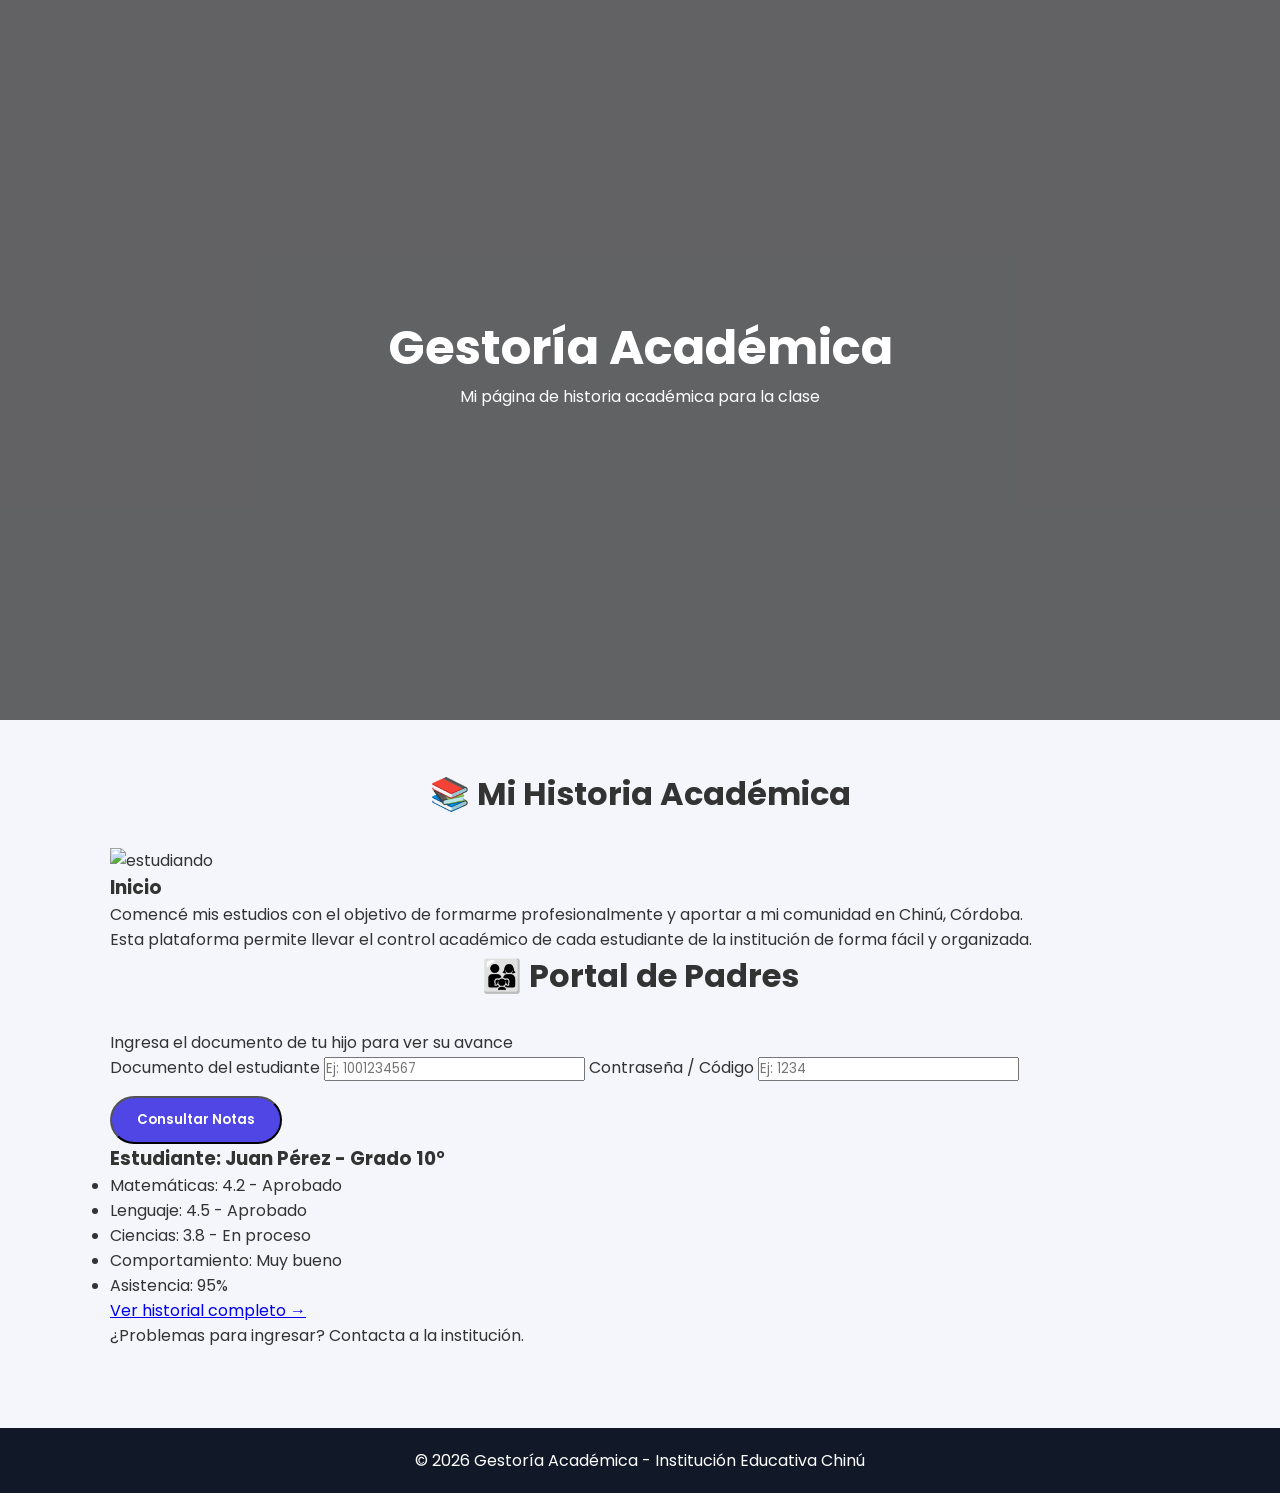
==== index.html @ ea56ba9f "Update index.html" ====
<!DOCTYPE html>
<html lang="es">
<head>
    <meta charset="UTF-8">
    <meta name="viewport" content="width=device-width, initial-scale=1.0">
    <title>Gestoría Académica</title>
    <link rel="stylesheet" href="style.css">
    <link href="https://fonts.googleapis.com/css2?family=Poppins:wght@300;600&display=swap" rel="stylesheet">
</head>
<body>

<header class="hero">
    <div class="overlay">
        <h1>Gestoría Académica</h1>
        <p>Mi página de historia académica para la clase</p>
    </div>
</header>

<!-- SECCION PRINCIPAL CON 2 COLUMNAS -->
<section class="container main-grid">
    
    <!-- LADO IZQUIERDO: TU HISTORIA -->
    <div class="historia-box">
        <h2>📚 Mi Historia Académica</h2>
        <img src="https://images.unsplash.com/photo-1434030216411-0b793f4b4173?w=600" alt="estudiando" class="img-principal">
        <h3>Inicio</h3>
        <p>Comencé mis estudios con el objetivo de formarme profesionalmente y aportar a mi comunidad en Chinú, Córdoba.</p>
        <p>Esta plataforma permite llevar el control académico de cada estudiante de la institución de forma fácil y organizada.</p>
    </div>

    <!-- LADO DERECHO: CUADRO PARA PADRES - ESTO ES LO NUEVO -->
    <div class="padres-box">
        <h2>👨‍👩‍👧 Portal de Padres</h2>
        <p class="sub">Ingresa el documento de tu hijo para ver su avance</p>
        
        <form id="formPadres">
            <label>Documento del estudiante</label>
            <input type="text" id="doc" placeholder="Ej: 1001234567" required>
            
            <label>Contraseña / Código</label>
            <input type="password" id="codigo" placeholder="Ej: 1234" required>

            <button type="submit" class="btn">Consultar Notas</button>
        </form>

        <!-- RESULTADO QUE VERAN LOS PADRES -->
        <div id="resultado" class="resultado oculto">
            <h3>Estudiante: Juan Pérez - Grado 10°</h3>
            <ul>
                <li>Matemáticas: <span>4.2 - Aprobado</span></li>
                <li>Lenguaje: <span>4.5 - Aprobado</span></li>
                <li>Ciencias: <span>3.8 - En proceso</span></li>
                <li>Comportamiento: <span>Muy bueno</span></li>
                <li>Asistencia: <span>95%</span></li>
            </ul>
            <a href="dashboard.html" class="link-dashboard">Ver historial completo →</a>
        </div>

        <p class="ayuda">¿Problemas para ingresar? Contacta a la institución.</p>
    </div>

</section>

<footer>
    <p>© 2026 Gestoría Académica - Institución Educativa Chinú</p>
</footer>

<script>
// Simulacion de consulta
document.getElementById('formPadres').addEventListener('submit', function(e){
    e.preventDefault();
    document.getElementById('resultado').classList.remove('oculto');
});
</script>

</body>
</html>
---- style.css ----
* { margin:0; padding:0; box-sizing:border-box; font-family: 'Poppins', sans-serif; }
body { background: #f4f6fb; color: #333; }

.hero {
    background: url('https://images.unsplash.com/photo-1524995997946-a1c2e315a42f?w=1200') center/cover;
    height: 80vh; position: relative;
}
.overlay {
    background: rgba(0,0,0,0.6); height:100%;
    display:flex; flex-direction:column; justify-content:center; align-items:center;
    color:white; text-align:center;
}
.overlay h1 { font-size: 3rem; }
.btn { background:#4f46e5; color:white; padding:12px 25px; border-radius:30px; text-decoration:none; margin-top:15px; font-weight:600; }
.btn:hover { background:#3730a3; }

.container { padding: 50px 20px; max-width:1100px; margin:auto; }
.container h2 { text-align:center; margin-bottom:30px; font-size:2rem; }

.cards { display:flex; gap:20px; flex-wrap:wrap; justify-content:center; }
.card { background:white; border-radius:15px; overflow:hidden; width:320px; box-shadow:0 10px 20px rgba(0,0,0,0.1); transition:.3s; }
.card:hover { transform:translateY(-10px); }
.card img { width:100%; height:200px; object-fit:cover; }
.card h3 { padding:15px 15px 0; }
.card p { padding:10px 15px 20px; font-size:.9rem; color:#666; }

.galeria { background:white; padding:50px 20px; text-align:center; }
.imagenes { display:flex; gap:15px; justify-content:center; flex-wrap:wrap; margin-top:20px; }
.imagenes img { width:300px; height:200px; object-fit:cover; border-radius:15px; box-shadow:0 5px 15px rgba(0,0,0,0.2); }

footer { background:#111827; color:white; text-align:center; padding:20px; margin-top:30px; }
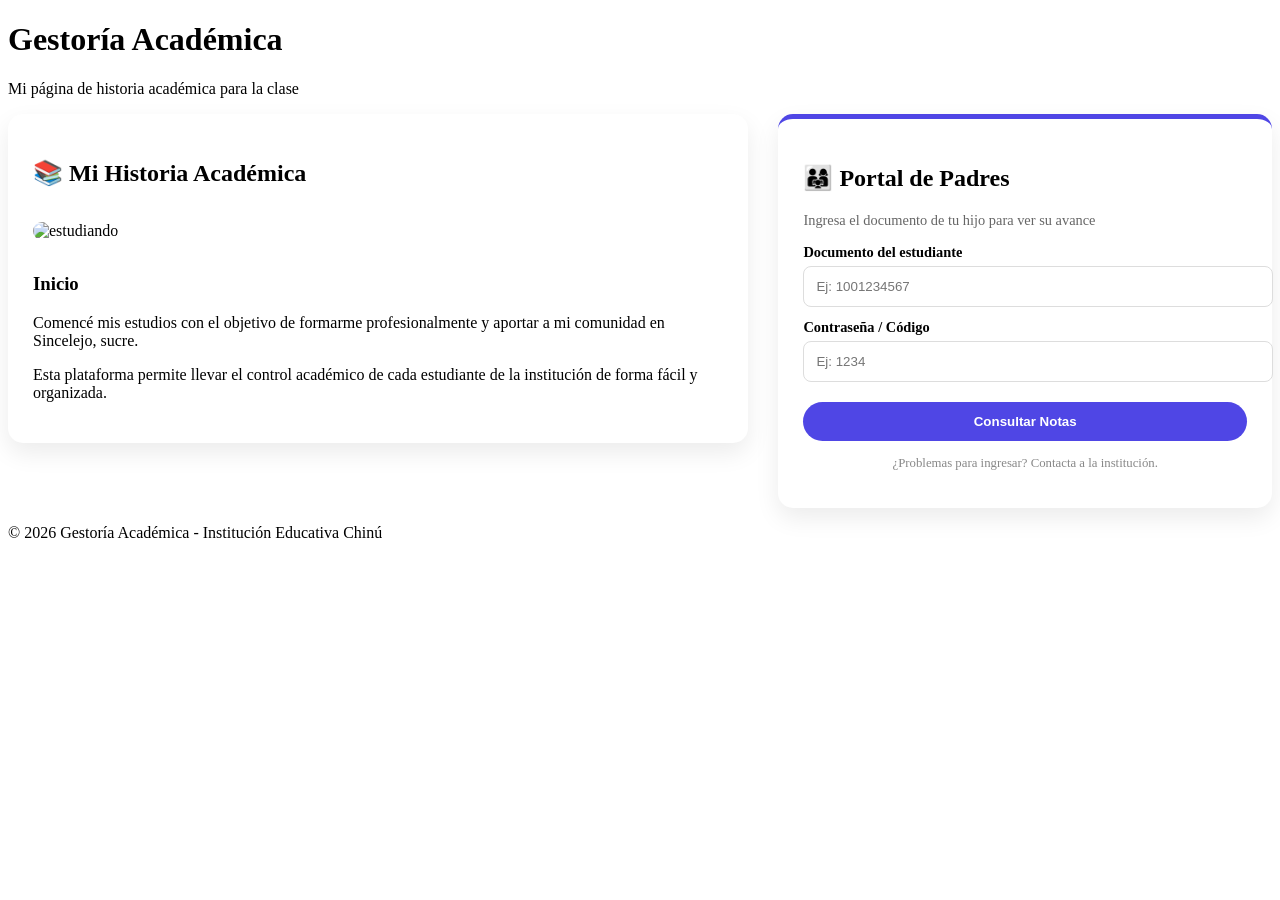
==== commit 1610ebf1: "Update index.html" ====
--- a/index.html
+++ b/index.html
@@ -24,7 +24,7 @@
         <h2>📚 Mi Historia Académica</h2>
         <img src="https://images.unsplash.com/photo-1434030216411-0b793f4b4173?w=600" alt="estudiando" class="img-principal">
         <h3>Inicio</h3>
-        <p>Comencé mis estudios con el objetivo de formarme profesionalmente y aportar a mi comunidad en Chinú, Córdoba.</p>
+        <p>Comencé mis estudios con el objetivo de formarme profesionalmente y aportar a mi comunidad en Sincelejo, sucre.</p>
         <p>Esta plataforma permite llevar el control académico de cada estudiante de la institución de forma fácil y organizada.</p>
     </div>
 
--- a/style.css
+++ b/style.css
@@ -1,31 +1,32 @@
-* { margin:0; padding:0; box-sizing:border-box; font-family: 'Poppins', sans-serif; }
-body { background: #f4f6fb; color: #333; }
+.main-grid {
+    display: grid;
+    grid-template-columns: 1.5fr 1fr;
+    gap: 30px;
+    align-items: start;
+}
+.historia-box, .padres-box {
+    background: white;
+    border-radius: 15px;
+    padding: 25px;
+    box-shadow: 0 10px 25px rgba(0,0,0,0.08);
+}
+.img-principal { width:100%; border-radius:10px; margin:15px 0; }
 
-.hero {
-    background: url('https://images.unsplash.com/photo-1524995997946-a1c2e315a42f?w=1200') center/cover;
-    height: 80vh; position: relative;
+.padres-box { border-top: 5px solid #4f46e5; }
+.padres-box .sub { color:#666; font-size:.9rem; margin-bottom:15px; }
+.padres-box label { display:block; margin-top:12px; font-weight:600; font-size:.9rem; }
+.padres-box input { width:100%; padding:12px; border-radius:8px; border:1px solid #ddd; margin-top:5px; }
+.padres-box .btn { width:100%; margin-top:20px; border:none; cursor:pointer; background:#4f46e5; color:white; padding:12px; border-radius:30px; font-weight:600; }
+.padres-box .btn:hover { background:#3730a3; }
+
+.resultado { background:#f0f4ff; border-radius:10px; padding:15px; margin-top:20px; }
+.resultado ul { list-style:none; padding:0; }
+.resultado li { display:flex; justify-content:space-between; padding:8px 0; border-bottom:1px solid #e0e0e0; }
+.resultado span { font-weight:600; }
+.link-dashboard { display:block; margin-top:15px; color:#4f46e5; text-decoration:none; font-weight:600; }
+.oculto { display:none; }
+.ayuda { font-size:.8rem; color:#888; margin-top:15px; text-align:center; }
+
+@media(max-width: 800px){
+    .main-grid { grid-template-columns: 1fr; }
 }
-.overlay {
-    background: rgba(0,0,0,0.6); height:100%;
-    display:flex; flex-direction:column; justify-content:center; align-items:center;
-    color:white; text-align:center;
-}
-.overlay h1 { font-size: 3rem; }
-.btn { background:#4f46e5; color:white; padding:12px 25px; border-radius:30px; text-decoration:none; margin-top:15px; font-weight:600; }
-.btn:hover { background:#3730a3; }
-
-.container { padding: 50px 20px; max-width:1100px; margin:auto; }
-.container h2 { text-align:center; margin-bottom:30px; font-size:2rem; }
-
-.cards { display:flex; gap:20px; flex-wrap:wrap; justify-content:center; }
-.card { background:white; border-radius:15px; overflow:hidden; width:320px; box-shadow:0 10px 20px rgba(0,0,0,0.1); transition:.3s; }
-.card:hover { transform:translateY(-10px); }
-.card img { width:100%; height:200px; object-fit:cover; }
-.card h3 { padding:15px 15px 0; }
-.card p { padding:10px 15px 20px; font-size:.9rem; color:#666; }
-
-.galeria { background:white; padding:50px 20px; text-align:center; }
-.imagenes { display:flex; gap:15px; justify-content:center; flex-wrap:wrap; margin-top:20px; }
-.imagenes img { width:300px; height:200px; object-fit:cover; border-radius:15px; box-shadow:0 5px 15px rgba(0,0,0,0.2); }
-
-footer { background:#111827; color:white; text-align:center; padding:20px; margin-top:30px; }
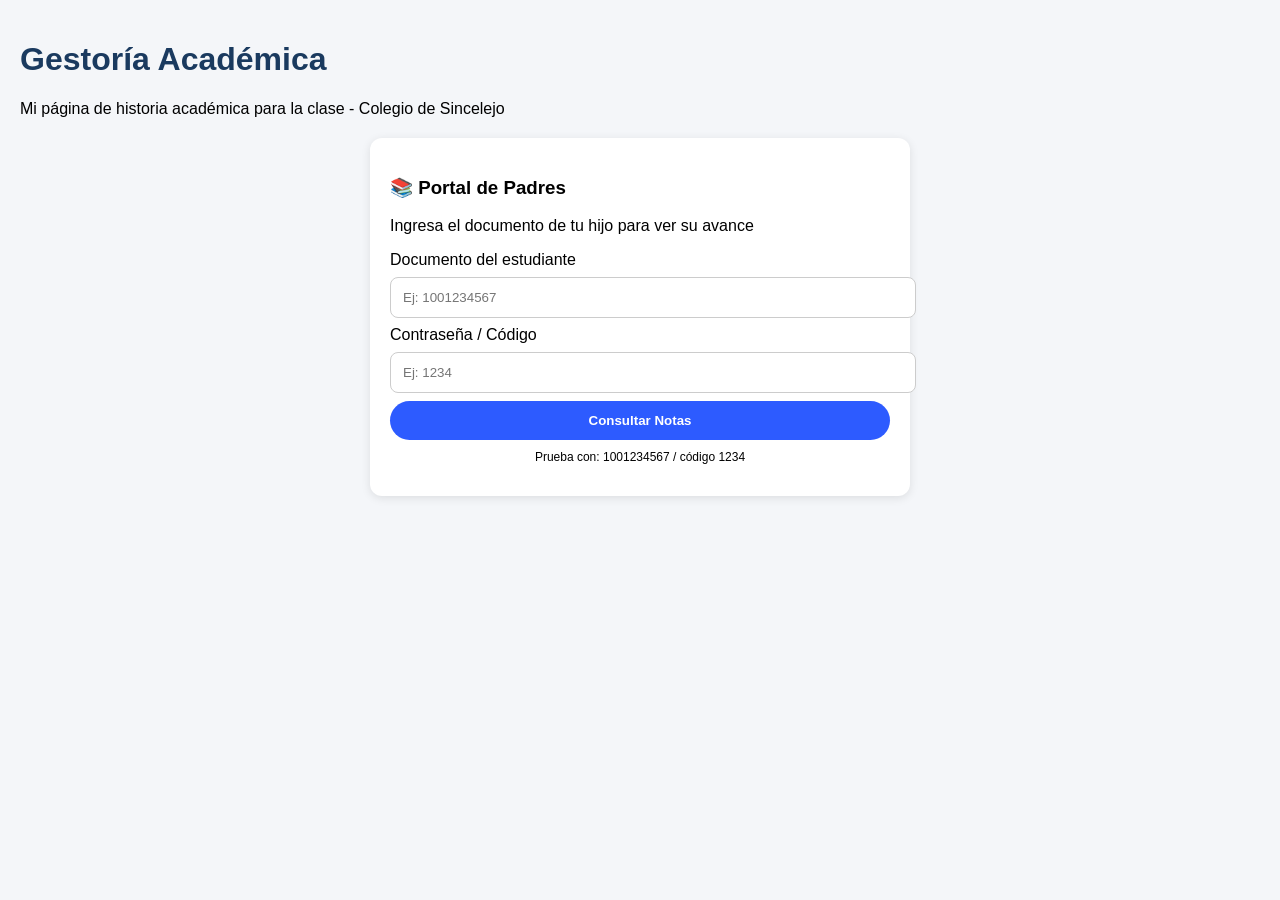
==== commit 6e9cef31: "Update index.html" ====
--- a/index.html
+++ b/index.html
@@ -1,77 +1,106 @@
 <!DOCTYPE html>
 <html lang="es">
 <head>
-    <meta charset="UTF-8">
-    <meta name="viewport" content="width=device-width, initial-scale=1.0">
-    <title>Gestoría Académica</title>
-    <link rel="stylesheet" href="style.css">
-    <link href="https://fonts.googleapis.com/css2?family=Poppins:wght@300;600&display=swap" rel="stylesheet">
+<meta charset="UTF-8">
+<meta name="viewport" content="width=device-width, initial-scale=1.0">
+<title>Gestoría Académica</title>
+<style>
+body{font-family:Arial; background:#f4f6f9; margin:0; padding:20px;}
+h1{color:#1a3a5f;}
+.card{background:white; border-radius:12px; padding:20px; box-shadow:0 2px 10px rgba(0,0,0,0.1); max-width:500px; margin:20px auto;}
+input{width:100%; padding:12px; margin:8px 0; border:1px solid #ccc; border-radius:8px;}
+button{background:#2d5bff; color:white; border:none; padding:12px; width:100%; border-radius:20px; font-weight:bold; cursor:pointer;}
+.materia{display:flex; justify-content:space-between; padding:8px 0; border-bottom:1px solid #eee;}
+.ganada{color:green; font-weight:bold;}
+.perdida{color:red; font-weight:bold;}
+.mensaje{margin-top:15px; padding:12px; border-radius:8px; text-align:center; font-weight:bold;}
+.excelente{background:#d4edda; color:#155724;}
+.mejorar{background:#fff3cd; color:#856404;}
+.oculto{display:none;}
+</style>
 </head>
 <body>
+<h1>Gestoría Académica</h1>
+<p>Mi página de historia académica para la clase - Colegio de Sincelejo</p>
 
-<header class="hero">
-    <div class="overlay">
-        <h1>Gestoría Académica</h1>
-        <p>Mi página de historia académica para la clase</p>
-    </div>
-</header>
+<div class="card" id="loginCard">
+<h3>📚 Portal de Padres</h3>
+<p>Ingresa el documento de tu hijo para ver su avance</p>
+<label>Documento del estudiante</label>
+<input id="doc" placeholder="Ej: 1001234567">
+<label>Contraseña / Código</label>
+<input id="codigo" placeholder="Ej: 1234" type="password">
+<button onclick="consultar()">Consultar Notas</button>
+<p style="font-size:12px; text-align:center; margin-top:10px;">Prueba con: 1001234567 / código 1234</p>
+</div>
 
-<!-- SECCION PRINCIPAL CON 2 COLUMNAS -->
-<section class="container main-grid">
-    
-    <!-- LADO IZQUIERDO: TU HISTORIA -->
-    <div class="historia-box">
-        <h2>📚 Mi Historia Académica</h2>
-        <img src="https://images.unsplash.com/photo-1434030216411-0b793f4b4173?w=600" alt="estudiando" class="img-principal">
-        <h3>Inicio</h3>
-        <p>Comencé mis estudios con el objetivo de formarme profesionalmente y aportar a mi comunidad en Sincelejo, sucre.</p>
-        <p>Esta plataforma permite llevar el control académico de cada estudiante de la institución de forma fácil y organizada.</p>
-    </div>
-
-    <!-- LADO DERECHO: CUADRO PARA PADRES - ESTO ES LO NUEVO -->
-    <div class="padres-box">
-        <h2>👨‍👩‍👧 Portal de Padres</h2>
-        <p class="sub">Ingresa el documento de tu hijo para ver su avance</p>
-        
-        <form id="formPadres">
-            <label>Documento del estudiante</label>
-            <input type="text" id="doc" placeholder="Ej: 1001234567" required>
-            
-            <label>Contraseña / Código</label>
-            <input type="password" id="codigo" placeholder="Ej: 1234" required>
-
-            <button type="submit" class="btn">Consultar Notas</button>
-        </form>
-
-        <!-- RESULTADO QUE VERAN LOS PADRES -->
-        <div id="resultado" class="resultado oculto">
-            <h3>Estudiante: Juan Pérez - Grado 10°</h3>
-            <ul>
-                <li>Matemáticas: <span>4.2 - Aprobado</span></li>
-                <li>Lenguaje: <span>4.5 - Aprobado</span></li>
-                <li>Ciencias: <span>3.8 - En proceso</span></li>
-                <li>Comportamiento: <span>Muy bueno</span></li>
-                <li>Asistencia: <span>95%</span></li>
-            </ul>
-            <a href="dashboard.html" class="link-dashboard">Ver historial completo →</a>
-        </div>
-
-        <p class="ayuda">¿Problemas para ingresar? Contacta a la institución.</p>
-    </div>
-
-</section>
-
-<footer>
-    <p>© 2026 Gestoría Académica - Institución Educativa Chinú</p>
-</footer>
+<div class="card oculto" id="notasCard">
+<h3 id="nombreAlumno"></h3>
+<div id="listaMaterias"></div>
+<div id="mensajeFinal" class="mensaje"></div>
+<button onclick="volver()" style="background:#6c757d; margin-top:15px;">Volver a consultar</button>
+</div>
 
 <script>
-// Simulacion de consulta
-document.getElementById('formPadres').addEventListener('submit', function(e){
-    e.preventDefault();
-    document.getElementById('resultado').classList.remove('oculto');
-});
+const estudiantes = {
+  "1001234567": {
+    nombre: "Juan David Mercado - Grado 10°",
+    materias: [
+      {nombre:"Matemáticas", nota:3.2},
+      {nombre:"Español", nota:4.0},
+      {nombre:"Inglés", nota:2.8},
+      {nombre:"Ciencias Naturales", nota:3.5},
+      {nombre:"Sociales", nota:4.2},
+      {nombre:"Física", nota:3.0},
+      {nombre:"Química", nota:2.9},
+      {nombre:"Filosofía", nota:4.5},
+      {nombre:"Religión", nota:4.8},
+      {nombre:"Educación Física", nota:4.0},
+      {nombre:"Artística", nota:3.8},
+      {nombre:"Tecnología", nota:3.1}
+    ]
+  },
+  "1001234568": {
+    nombre: "Ana Sofia - Grado 11°",
+    materias: [
+      {nombre:"Matemáticas", nota:4.5},{nombre:"Español", nota:4.5},{nombre:"Inglés", nota:4.2},{nombre:"Ciencias Naturales", nota:4.8},{nombre:"Sociales", nota:4.6},{nombre:"Física", nota:4.3},{nombre:"Química", nota:4.4},{nombre:"Filosofía", nota:4.7},{nombre:"Religión", nota:5.0},{nombre:"Educación Física", nota:4.9},{nombre:"Artística", nota:4.6},{nombre:"Tecnología", nota:4.8}
+    ]
+  }
+};
+
+function consultar(){
+  const doc = document.getElementById('doc').value.trim();
+  if(!estudiantes[doc]){
+    alert("Documento no encontrado. Usa 1001234567 para probar");
+    return;
+  }
+  const est = estudiantes[doc];
+  document.getElementById('loginCard').classList.add('oculto');
+  document.getElementById('notasCard').classList.remove('oculto');
+  document.getElementById('nombreAlumno').innerText = est.nombre;
+  
+  let html = "";
+  let perdidas = 0;
+  est.materias.forEach(m => {
+    const estado = m.nota >= 3.0 ? `<span class="ganada">Ganada - ${m.nota}</span>` : `<span class="perdida">Perdida - ${m.nota}</span>`;
+    if(m.nota < 3.0) perdidas++;
+    html += `<div class="materia"><span>${m.nombre}</span>${estado}</div>`;
+  });
+  document.getElementById('listaMaterias').innerHTML = html;
+
+  const mensajeDiv = document.getElementById('mensajeFinal');
+  if(perdidas === 0){
+    mensajeDiv.innerText = "¡Excelente! Todas las materias ganadas. ¡Felicitaciones!";
+    mensajeDiv.className = "mensaje excelente";
+  } else {
+    mensajeDiv.innerText = `Tiene ${perdidas} materias perdidas. Puede mejorar con dedicación y apoyo.`;
+    mensajeDiv.className = "mensaje mejorar";
+  }
+}
+function volver(){
+  document.getElementById('notasCard').classList.add('oculto');
+  document.getElementById('loginCard').classList.remove('oculto');
+}
 </script>
-
 </body>
 </html>
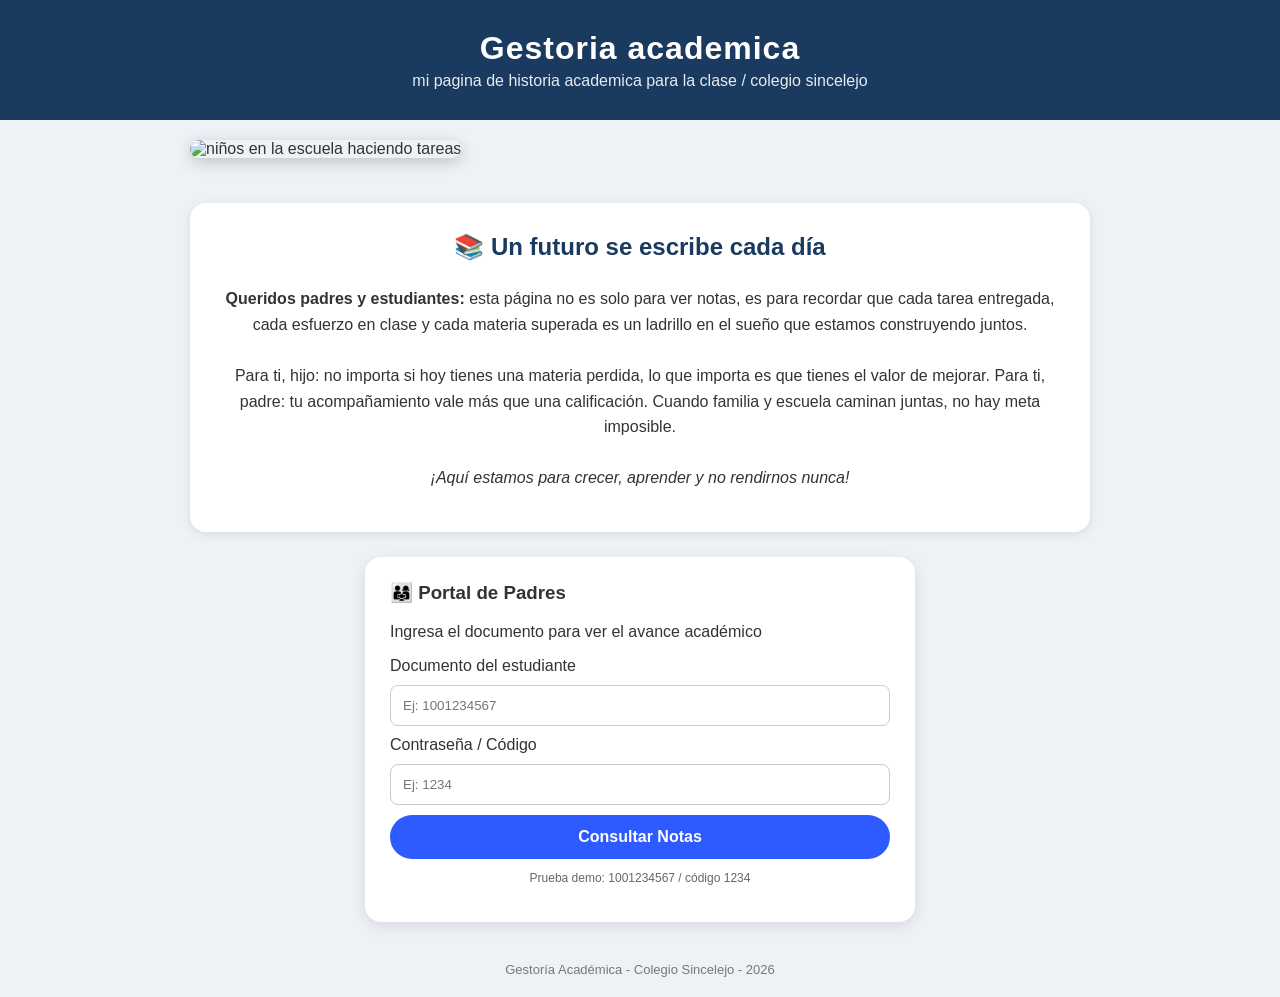
==== commit d1ccd0a7: "Update index.html" ====
--- a/index.html
+++ b/index.html
@@ -3,48 +3,76 @@
 <head>
 <meta charset="UTF-8">
 <meta name="viewport" content="width=device-width, initial-scale=1.0">
-<title>Gestoría Académica</title>
+<title>Gestoria academica</title>
 <style>
-body{font-family:Arial; background:#f4f6f9; margin:0; padding:20px;}
-h1{color:#1a3a5f;}
-.card{background:white; border-radius:12px; padding:20px; box-shadow:0 2px 10px rgba(0,0,0,0.1); max-width:500px; margin:20px auto;}
-input{width:100%; padding:12px; margin:8px 0; border:1px solid #ccc; border-radius:8px;}
-button{background:#2d5bff; color:white; border:none; padding:12px; width:100%; border-radius:20px; font-weight:bold; cursor:pointer;}
-.materia{display:flex; justify-content:space-between; padding:8px 0; border-bottom:1px solid #eee;}
-.ganada{color:green; font-weight:bold;}
-.perdida{color:red; font-weight:bold;}
-.mensaje{margin-top:15px; padding:12px; border-radius:8px; text-align:center; font-weight:bold;}
+body{font-family:Arial,sans-serif; background:#eef2f7; margin:0; padding:0; color:#333;}
+header{background:#1a3a5f; color:white; text-align:center; padding:30px 15px;}
+header h1{margin:0; font-size:32px; letter-spacing:1px;}
+header p{margin:5px 0 0; opacity:0.9; font-size:16px;}
+.hero{max-width:900px; margin:0 auto; padding:20px;}
+.hero img{width:100%; border-radius:16px; box-shadow:0 4px 15px rgba(0,0,0,0.2);}
+.inspiracion{background:white; border-radius:16px; padding:25px; margin:25px auto; max-width:850px; box-shadow:0 2px 10px rgba(0,0,0,0.1); text-align:center; line-height:1.6;}
+.inspiracion h2{color:#1a3a5f; margin-top:0;}
+.card{background:white; border-radius:16px; padding:25px; max-width:500px; margin:20px auto; box-shadow:0 4px 15px rgba(0,0,0,0.1);}
+input{width:100%; padding:12px; margin:10px 0; border:1px solid #ccc; border-radius:8px; box-sizing:border-box;}
+button{background:#2d5bff; color:white; border:none; padding:13px; width:100%; border-radius:25px; font-weight:bold; cursor:pointer; font-size:16px;}
+button:hover{background:#1e45cc;}
+.materia{display:flex; justify-content:space-between; padding:10px 0; border-bottom:1px solid #eee;}
+.ganada{color:#1a9b4a; font-weight:bold;}
+.perdida{color:#e63946; font-weight:bold;}
+.mensaje{margin-top:18px; padding:14px; border-radius:10px; text-align:center; font-weight:bold;}
 .excelente{background:#d4edda; color:#155724;}
 .mejorar{background:#fff3cd; color:#856404;}
 .oculto{display:none;}
+footer{text-align:center; padding:20px; color:#777; font-size:13px;}
 </style>
 </head>
 <body>
-<h1>Gestoría Académica</h1>
-<p>Mi página de historia académica para la clase - Colegio de Sincelejo</p>
+
+<header>
+<h1>Gestoria academica</h1>
+<p>mi pagina de historia academica para la clase / colegio sincelejo</p>
+</header>
+
+<div class="hero">
+<img src="https://images.unsplash.com/photo-1588075592446-265fd1e4f15f?q=80&w=1200&auto=format&fit=crop" alt="niños en la escuela haciendo tareas">
+</div>
+
+<div class="inspiracion">
+<h2>📚 Un futuro se escribe cada día</h2>
+<p>
+<strong>Queridos padres y estudiantes:</strong> esta página no es solo para ver notas, es para recordar que cada tarea entregada, cada esfuerzo en clase y cada materia superada es un ladrillo en el sueño que estamos construyendo juntos.
+<br><br>
+Para ti, hijo: no importa si hoy tienes una materia perdida, lo que importa es que tienes el valor de mejorar. Para ti, padre: tu acompañamiento vale más que una calificación. Cuando familia y escuela caminan juntas, no hay meta imposible.
+<br><br>
+<em>¡Aquí estamos para crecer, aprender y no rendirnos nunca!</em>
+</p>
+</div>
 
 <div class="card" id="loginCard">
-<h3>📚 Portal de Padres</h3>
-<p>Ingresa el documento de tu hijo para ver su avance</p>
+<h3 style="margin-top:0;">👨‍👩‍👧 Portal de Padres</h3>
+<p>Ingresa el documento para ver el avance académico</p>
 <label>Documento del estudiante</label>
 <input id="doc" placeholder="Ej: 1001234567">
 <label>Contraseña / Código</label>
-<input id="codigo" placeholder="Ej: 1234" type="password">
+<input id="codigo" type="password" placeholder="Ej: 1234">
 <button onclick="consultar()">Consultar Notas</button>
-<p style="font-size:12px; text-align:center; margin-top:10px;">Prueba con: 1001234567 / código 1234</p>
+<p style="font-size:12px; text-align:center; margin-top:12px; color:#666;">Prueba demo: 1001234567 / código 1234</p>
 </div>
 
 <div class="card oculto" id="notasCard">
-<h3 id="nombreAlumno"></h3>
+<h3 id="nombreAlumno" style="color:#1a3a5f;"></h3>
 <div id="listaMaterias"></div>
 <div id="mensajeFinal" class="mensaje"></div>
 <button onclick="volver()" style="background:#6c757d; margin-top:15px;">Volver a consultar</button>
 </div>
 
+<footer>Gestoría Académica - Colegio Sincelejo - 2026</footer>
+
 <script>
 const estudiantes = {
   "1001234567": {
-    nombre: "Juan David Mercado - Grado 10°",
+    nombre: "Juan David Mercado - Grado 10° - Sincelejo",
     materias: [
       {nombre:"Matemáticas", nota:3.2},
       {nombre:"Español", nota:4.0},
@@ -59,41 +87,28 @@
       {nombre:"Artística", nota:3.8},
       {nombre:"Tecnología", nota:3.1}
     ]
-  },
-  "1001234568": {
-    nombre: "Ana Sofia - Grado 11°",
-    materias: [
-      {nombre:"Matemáticas", nota:4.5},{nombre:"Español", nota:4.5},{nombre:"Inglés", nota:4.2},{nombre:"Ciencias Naturales", nota:4.8},{nombre:"Sociales", nota:4.6},{nombre:"Física", nota:4.3},{nombre:"Química", nota:4.4},{nombre:"Filosofía", nota:4.7},{nombre:"Religión", nota:5.0},{nombre:"Educación Física", nota:4.9},{nombre:"Artística", nota:4.6},{nombre:"Tecnología", nota:4.8}
-    ]
   }
 };
-
 function consultar(){
   const doc = document.getElementById('doc').value.trim();
-  if(!estudiantes[doc]){
-    alert("Documento no encontrado. Usa 1001234567 para probar");
-    return;
-  }
+  if(!estudiantes[doc]){ alert("Documento no encontrado. Usa 1001234567 para probar"); return; }
   const est = estudiantes[doc];
   document.getElementById('loginCard').classList.add('oculto');
   document.getElementById('notasCard').classList.remove('oculto');
   document.getElementById('nombreAlumno').innerText = est.nombre;
-  
-  let html = "";
-  let perdidas = 0;
+  let html = ""; let perdidas = 0;
   est.materias.forEach(m => {
     const estado = m.nota >= 3.0 ? `<span class="ganada">Ganada - ${m.nota}</span>` : `<span class="perdida">Perdida - ${m.nota}</span>`;
     if(m.nota < 3.0) perdidas++;
     html += `<div class="materia"><span>${m.nombre}</span>${estado}</div>`;
   });
   document.getElementById('listaMaterias').innerHTML = html;
-
   const mensajeDiv = document.getElementById('mensajeFinal');
   if(perdidas === 0){
-    mensajeDiv.innerText = "¡Excelente! Todas las materias ganadas. ¡Felicitaciones!";
+    mensajeDiv.innerText = "¡Excelente! Todas las materias ganadas. ¡Felicitaciones por tu esfuerzo!";
     mensajeDiv.className = "mensaje excelente";
   } else {
-    mensajeDiv.innerText = `Tiene ${perdidas} materias perdidas. Puede mejorar con dedicación y apoyo.`;
+    mensajeDiv.innerText = `Tiene ${perdidas} materias perdidas. Puede mejorar con dedicación y apoyo familiar. ¡Tú puedes!`;
     mensajeDiv.className = "mensaje mejorar";
   }
 }
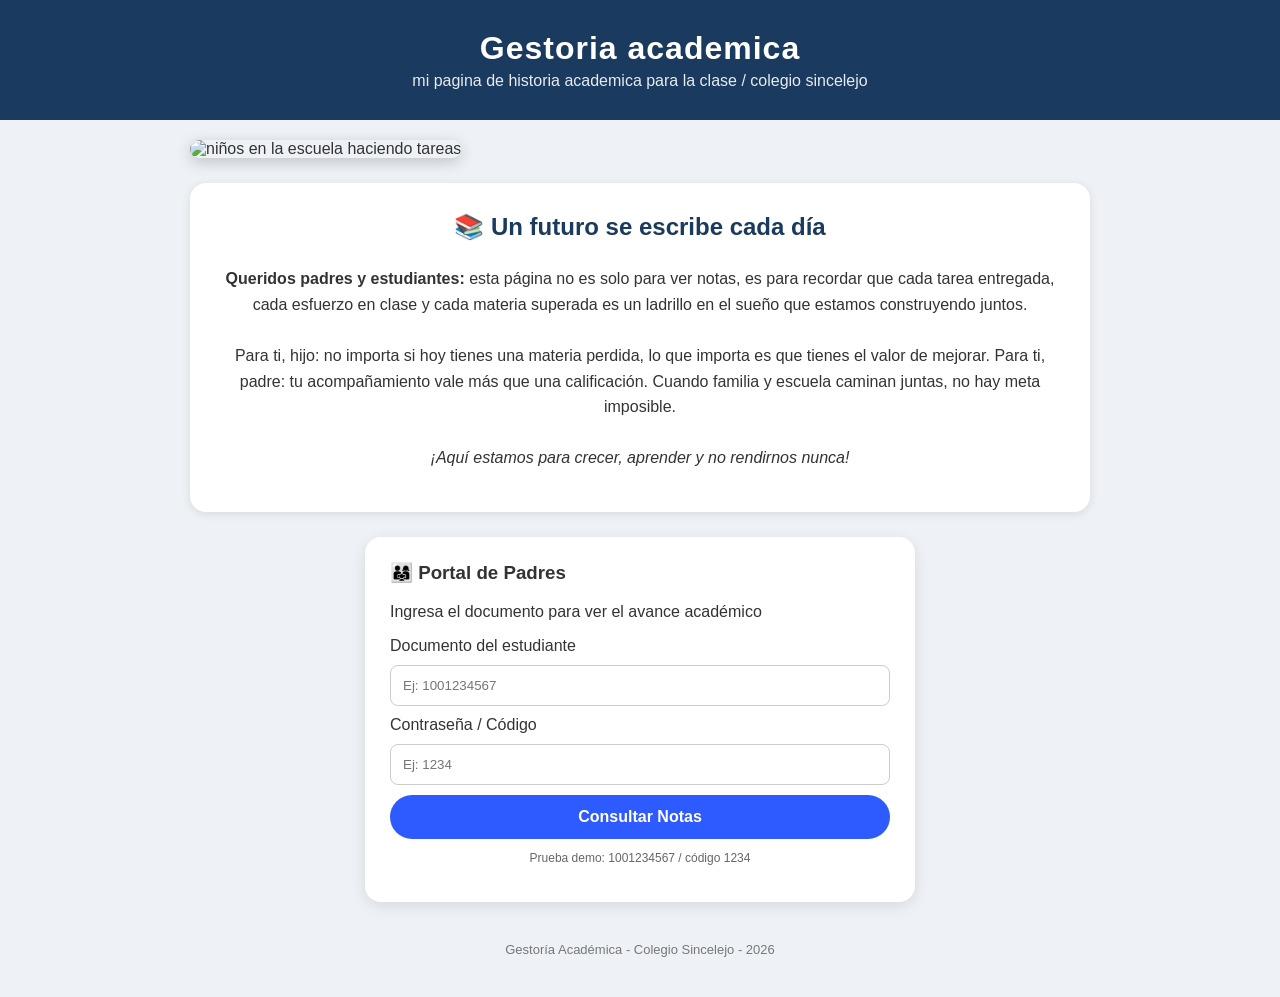
==== commit 27b65e1e: "Update index.html" ====
--- a/index.html
+++ b/index.html
@@ -35,9 +35,7 @@
 </header>
 
 <div class="hero">
-<img src="https://images.unsplash.com/photo-1588075592446-265fd1e4f15f?q=80&w=1200&auto=format&fit=crop" alt="niños en la escuela haciendo tareas">
-</div>
-
+<img src=<img src="https://cdn.pixabay.com/photo/2017/02/05/00/19/school-2039325_1280.jpg" alt="niños en la escuela haciendo tareas" style="width:100%; border-radius:16px;">
 <div class="inspiracion">
 <h2>📚 Un futuro se escribe cada día</h2>
 <p>
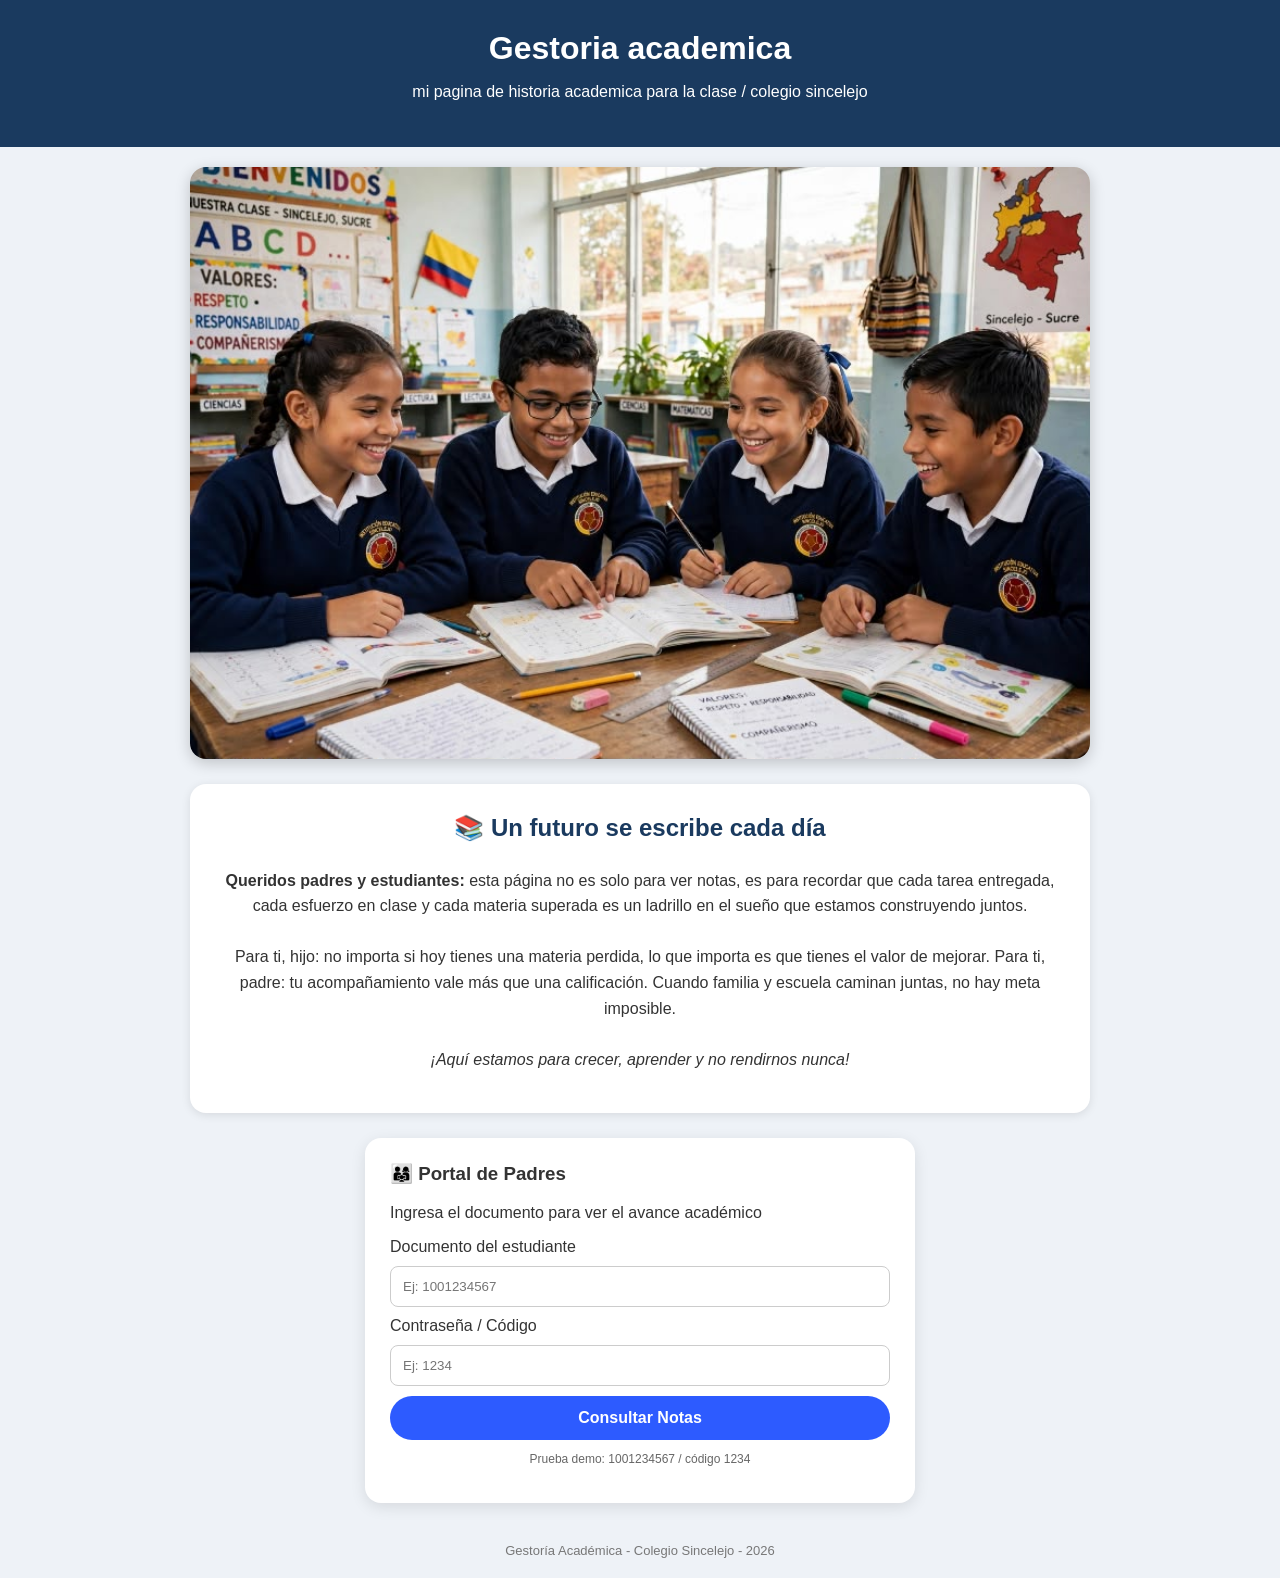
==== commit b1976737: "Update index.html" ====
--- a/index.html
+++ b/index.html
@@ -5,37 +5,37 @@
 <meta name="viewport" content="width=device-width, initial-scale=1.0">
 <title>Gestoria academica</title>
 <style>
-body{font-family:Arial,sans-serif; background:#eef2f7; margin:0; padding:0; color:#333;}
-header{background:#1a3a5f; color:white; text-align:center; padding:30px 15px;}
-header h1{margin:0; font-size:32px; letter-spacing:1px;}
-header p{margin:5px 0 0; opacity:0.9; font-size:16px;}
-.hero{max-width:900px; margin:0 auto; padding:20px;}
-.hero img{width:100%; border-radius:16px; box-shadow:0 4px 15px rgba(0,0,0,0.2);}
-.inspiracion{background:white; border-radius:16px; padding:25px; margin:25px auto; max-width:850px; box-shadow:0 2px 10px rgba(0,0,0,0.1); text-align:center; line-height:1.6;}
-.inspiracion h2{color:#1a3a5f; margin-top:0;}
-.card{background:white; border-radius:16px; padding:25px; max-width:500px; margin:20px auto; box-shadow:0 4px 15px rgba(0,0,0,0.1);}
-input{width:100%; padding:12px; margin:10px 0; border:1px solid #ccc; border-radius:8px; box-sizing:border-box;}
-button{background:#2d5bff; color:white; border:none; padding:13px; width:100%; border-radius:25px; font-weight:bold; cursor:pointer; font-size:16px;}
+body{font-family:Arial,sans-serif;background:#eef2f7;margin:0;padding:0;color:#333;}
+header{background:#1a3a5f;color:white;text-align:center;padding:30px 15px;}
+header h1{margin:0;font-size:32px;}
+.hero{max-width:900px;margin:20px auto;padding:0 20px;}
+.hero img{width:100%;border-radius:16px;box-shadow:0 4px 15px rgba(0,0,0,0.2);display:block;}
+.inspiracion{background:white;border-radius:16px;padding:25px;margin:25px auto;max-width:850px;box-shadow:0 2px 10px rgba(0,0,0,0.1);text-align:center;line-height:1.6;}
+.inspiracion h2{color:#1a3a5f;margin-top:0;}
+.card{background:white;border-radius:16px;padding:25px;max-width:500px;margin:20px auto;box-shadow:0 4px 15px rgba(0,0,0,0.1);}
+input{width:100%;padding:12px;margin:10px 0;border:1px solid #ccc;border-radius:8px;box-sizing:border-box;}
+button{background:#2d5bff;color:white;border:none;padding:13px;width:100%;border-radius:25px;font-weight:bold;cursor:pointer;font-size:16px;}
 button:hover{background:#1e45cc;}
-.materia{display:flex; justify-content:space-between; padding:10px 0; border-bottom:1px solid #eee;}
-.ganada{color:#1a9b4a; font-weight:bold;}
-.perdida{color:#e63946; font-weight:bold;}
-.mensaje{margin-top:18px; padding:14px; border-radius:10px; text-align:center; font-weight:bold;}
-.excelente{background:#d4edda; color:#155724;}
-.mejorar{background:#fff3cd; color:#856404;}
+.materia{display:flex;justify-content:space-between;padding:10px 0;border-bottom:1px solid #eee;}
+.ganada{color:#1a9b4a;font-weight:bold;}
+.perdida{color:#e63946;font-weight:bold;}
+.mensaje{margin-top:18px;padding:14px;border-radius:10px;text-align:center;font-weight:bold;}
+.excelente{background:#d4edda;color:#155724;}
+.mejorar{background:#fff3cd;color:#856404;}
 .oculto{display:none;}
-footer{text-align:center; padding:20px; color:#777; font-size:13px;}
+footer{text-align:center;padding:20px;color:#777;font-size:13px;}
 </style>
 </head>
 <body>
-
 <header>
 <h1>Gestoria academica</h1>
 <p>mi pagina de historia academica para la clase / colegio sincelejo</p>
 </header>
 
 <div class="hero">
-<img src=<img src="https://cdn.pixabay.com/photo/2017/02/05/00/19/school-2039325_1280.jpg" alt="niños en la escuela haciendo tareas" style="width:100%; border-radius:16px;">
+<img src="foto.jpg" alt="colegio sincelejo - niños estudiando" style="width:100%; border-radius:16px;">
+</div>
+
 <div class="inspiracion">
 <h2>📚 Un futuro se escribe cada día</h2>
 <p>
@@ -55,14 +55,14 @@
 <label>Contraseña / Código</label>
 <input id="codigo" type="password" placeholder="Ej: 1234">
 <button onclick="consultar()">Consultar Notas</button>
-<p style="font-size:12px; text-align:center; margin-top:12px; color:#666;">Prueba demo: 1001234567 / código 1234</p>
+<p style="font-size:12px;text-align:center;margin-top:12px;color:#666;">Prueba demo: 1001234567 / código 1234</p>
 </div>
 
 <div class="card oculto" id="notasCard">
 <h3 id="nombreAlumno" style="color:#1a3a5f;"></h3>
 <div id="listaMaterias"></div>
 <div id="mensajeFinal" class="mensaje"></div>
-<button onclick="volver()" style="background:#6c757d; margin-top:15px;">Volver a consultar</button>
+<button onclick="volver()" style="background:#6c757d;margin-top:15px;">Volver a consultar</button>
 </div>
 
 <footer>Gestoría Académica - Colegio Sincelejo - 2026</footer>
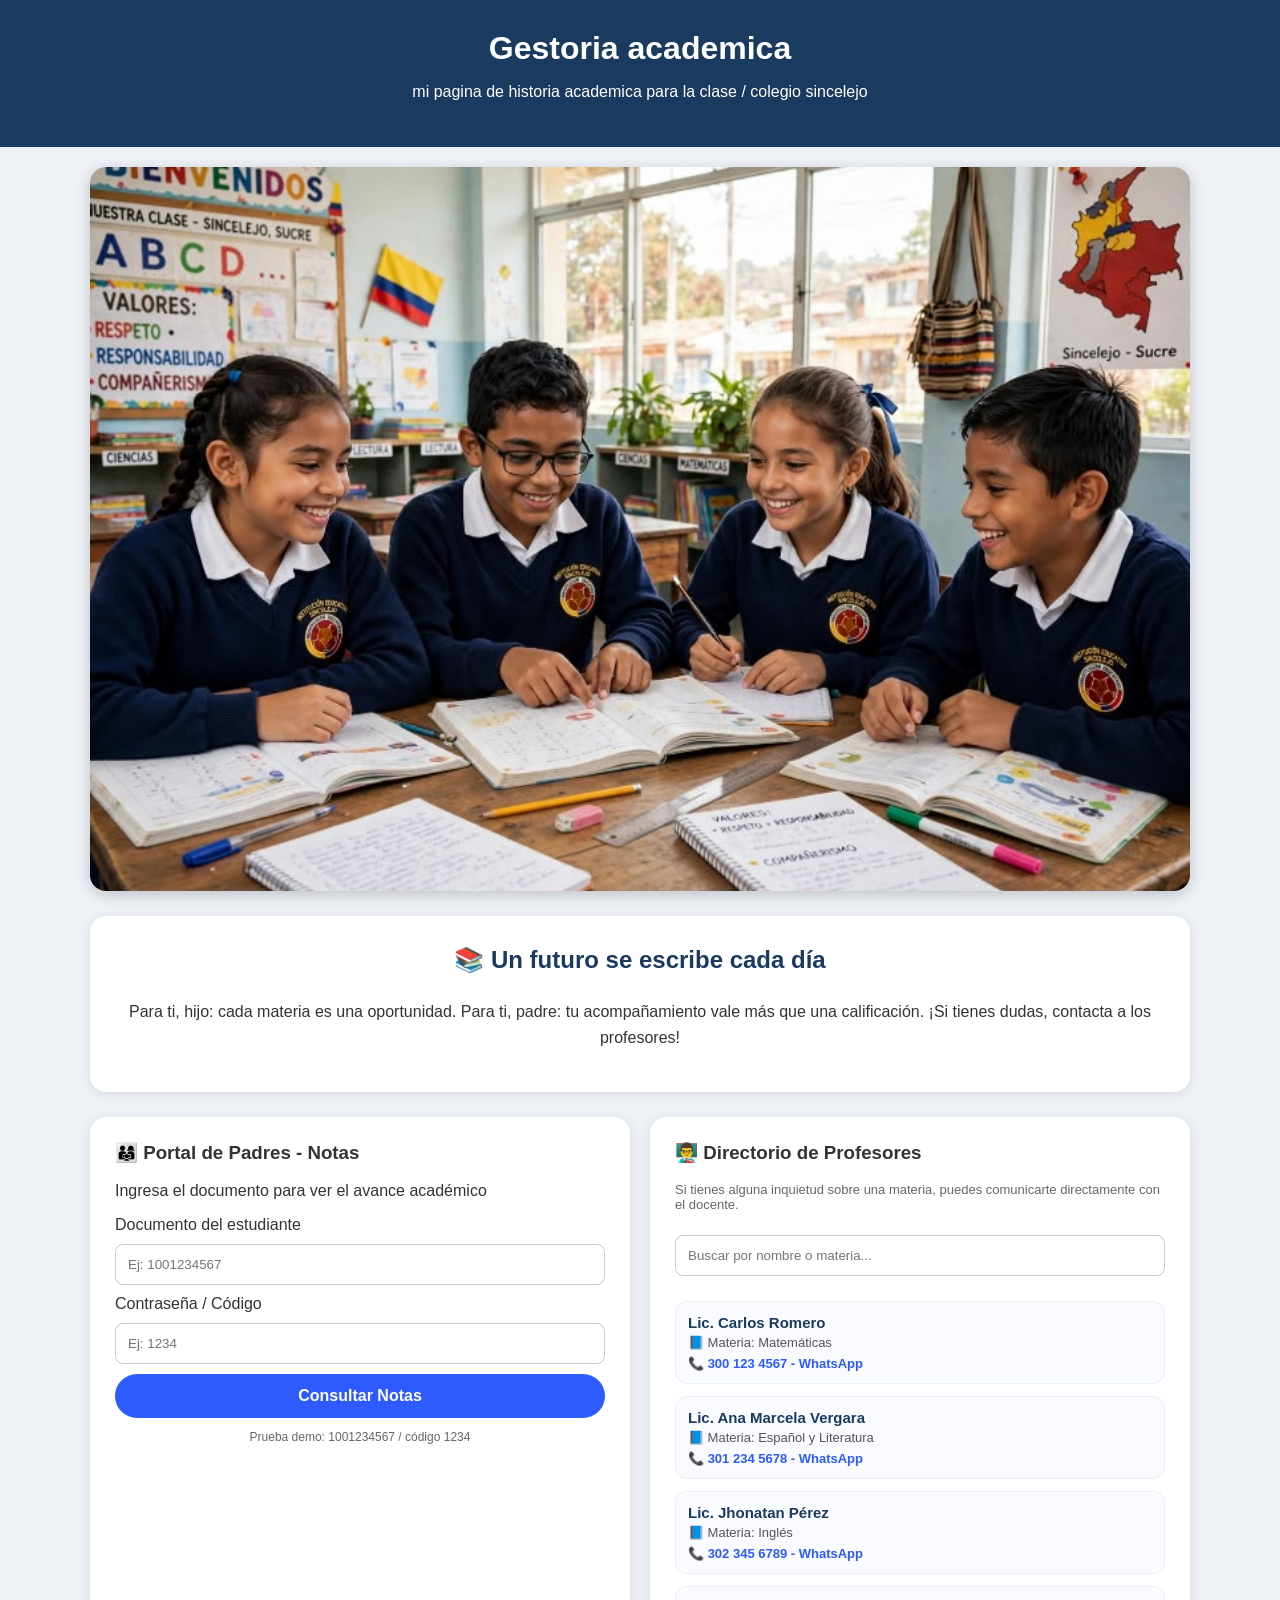
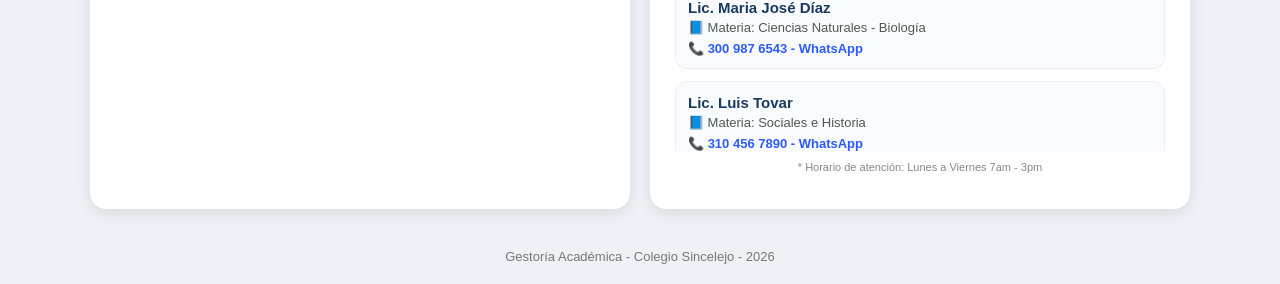
==== commit 3e8e8d48: "Update index.html" ====
--- a/index.html
+++ b/index.html
@@ -8,11 +8,12 @@
 body{font-family:Arial,sans-serif;background:#eef2f7;margin:0;padding:0;color:#333;}
 header{background:#1a3a5f;color:white;text-align:center;padding:30px 15px;}
 header h1{margin:0;font-size:32px;}
-.hero{max-width:900px;margin:20px auto;padding:0 20px;}
+.hero{max-width:1100px;margin:20px auto;padding:0 20px;}
 .hero img{width:100%;border-radius:16px;box-shadow:0 4px 15px rgba(0,0,0,0.2);display:block;}
-.inspiracion{background:white;border-radius:16px;padding:25px;margin:25px auto;max-width:850px;box-shadow:0 2px 10px rgba(0,0,0,0.1);text-align:center;line-height:1.6;}
+.inspiracion{background:white;border-radius:16px;padding:25px;margin:25px auto;max-width:1050px;box-shadow:0 2px 10px rgba(0,0,0,0.1);text-align:center;line-height:1.6;}
 .inspiracion h2{color:#1a3a5f;margin-top:0;}
-.card{background:white;border-radius:16px;padding:25px;max-width:500px;margin:20px auto;box-shadow:0 4px 15px rgba(0,0,0,0.1);}
+.contenedor-paneles{display:flex;flex-wrap:wrap;gap:20px;justify-content:center;max-width:1100px;margin:20px auto;padding:0 20px;}
+.card{background:white;border-radius:16px;padding:25px;flex:1;min-width:320px;max-width:520px;box-shadow:0 4px 15px rgba(0,0,0,0.1);}
 input{width:100%;padding:12px;margin:10px 0;border:1px solid #ccc;border-radius:8px;box-sizing:border-box;}
 button{background:#2d5bff;color:white;border:none;padding:13px;width:100%;border-radius:25px;font-weight:bold;cursor:pointer;font-size:16px;}
 button:hover{background:#1e45cc;}
@@ -23,6 +24,11 @@
 .excelente{background:#d4edda;color:#155724;}
 .mejorar{background:#fff3cd;color:#856404;}
 .oculto{display:none;}
+.profesor{border:1px solid #e9eef5;border-radius:12px;padding:12px;margin-bottom:12px;background:#f9fbff;}
+.profesor b{color:#1a3a5f;font-size:15px;}
+.profesor span{display:block;font-size:13px;color:#555;margin-top:3px;}
+.profesor .tel{color:#2d5bff;font-weight:bold;margin-top:6px;}
+.profesor .tel a{color:#2d5bff;text-decoration:none;}
 footer{text-align:center;padding:20px;color:#777;font-size:13px;}
 </style>
 </head>
@@ -33,22 +39,19 @@
 </header>
 
 <div class="hero">
-<img src="foto.jpg" alt="colegio sincelejo - niños estudiando" style="width:100%; border-radius:16px;">
+<img src="foto.jpg" alt="colegio sincelejo">
 </div>
 
 <div class="inspiracion">
 <h2>📚 Un futuro se escribe cada día</h2>
-<p>
-<strong>Queridos padres y estudiantes:</strong> esta página no es solo para ver notas, es para recordar que cada tarea entregada, cada esfuerzo en clase y cada materia superada es un ladrillo en el sueño que estamos construyendo juntos.
-<br><br>
-Para ti, hijo: no importa si hoy tienes una materia perdida, lo que importa es que tienes el valor de mejorar. Para ti, padre: tu acompañamiento vale más que una calificación. Cuando familia y escuela caminan juntas, no hay meta imposible.
-<br><br>
-<em>¡Aquí estamos para crecer, aprender y no rendirnos nunca!</em>
-</p>
+<p>Para ti, hijo: cada materia es una oportunidad. Para ti, padre: tu acompañamiento vale más que una calificación. ¡Si tienes dudas, contacta a los profesores!</p>
 </div>
 
+<div class="contenedor-paneles">
+
+<!-- PANEL 1: ESTUDIANTES -->
 <div class="card" id="loginCard">
-<h3 style="margin-top:0;">👨‍👩‍👧 Portal de Padres</h3>
+<h3 style="margin-top:0;">👨‍👩‍👧 Portal de Padres - Notas</h3>
 <p>Ingresa el documento para ver el avance académico</p>
 <label>Documento del estudiante</label>
 <input id="doc" placeholder="Ej: 1001234567">
@@ -56,42 +59,80 @@
 <input id="codigo" type="password" placeholder="Ej: 1234">
 <button onclick="consultar()">Consultar Notas</button>
 <p style="font-size:12px;text-align:center;margin-top:12px;color:#666;">Prueba demo: 1001234567 / código 1234</p>
-</div>
 
-<div class="card oculto" id="notasCard">
+<div class="oculto" id="notasCard" style="margin-top:20px;border-top:2px solid #eee;padding-top:15px;">
 <h3 id="nombreAlumno" style="color:#1a3a5f;"></h3>
 <div id="listaMaterias"></div>
 <div id="mensajeFinal" class="mensaje"></div>
-<button onclick="volver()" style="background:#6c757d;margin-top:15px;">Volver a consultar</button>
+<button onclick="volver()" style="background:#6c757d;margin-top:15px;">Cerrar notas</button>
+</div>
+</div>
+
+<!-- PANEL 2: PROFESORES - NUEVO -->
+<div class="card">
+<h3 style="margin-top:0;">👨‍🏫 Directorio de Profesores</h3>
+<p style="font-size:13px;color:#666;">Si tienes alguna inquietud sobre una materia, puedes comunicarte directamente con el docente.</p>
+<input id="buscarProfe" placeholder="Buscar por nombre o materia..." onkeyup="filtrarProfes()">
+
+<div id="listaProfes" style="margin-top:15px; max-height:450px; overflow-y:auto;">
+</div>
+<p style="font-size:11px;color:#888;margin-top:10px;text-align:center;">* Horario de atención: Lunes a Viernes 7am - 3pm</p>
+</div>
+
 </div>
 
 <footer>Gestoría Académica - Colegio Sincelejo - 2026</footer>
 
 <script>
+// DATOS DE ESTUDIANTES
 const estudiantes = {
   "1001234567": {
-    nombre: "Juan David Mercado - Grado 10° - Sincelejo",
+    nombre: "Juan David Mercado - Grado 10°",
     materias: [
-      {nombre:"Matemáticas", nota:3.2},
-      {nombre:"Español", nota:4.0},
-      {nombre:"Inglés", nota:2.8},
-      {nombre:"Ciencias Naturales", nota:3.5},
-      {nombre:"Sociales", nota:4.2},
-      {nombre:"Física", nota:3.0},
-      {nombre:"Química", nota:2.9},
-      {nombre:"Filosofía", nota:4.5},
-      {nombre:"Religión", nota:4.8},
-      {nombre:"Educación Física", nota:4.0},
-      {nombre:"Artística", nota:3.8},
-      {nombre:"Tecnología", nota:3.1}
+      {nombre:"Matemáticas", nota:3.2}, {nombre:"Español", nota:4.0}, {nombre:"Inglés", nota:2.8},
+      {nombre:"Ciencias Naturales", nota:3.5}, {nombre:"Sociales", nota:4.2}, {nombre:"Física", nota:3.0},
+      {nombre:"Química", nota:2.9}, {nombre:"Filosofía", nota:4.5}, {nombre:"Religión", nota:4.8},
+      {nombre:"Educación Física", nota:4.0}, {nombre:"Artística", nota:3.8}, {nombre:"Tecnología", nota:3.1}
     ]
   }
 };
+
+// DATOS DE PROFESORES - AQUÍ PUEDES CAMBIAR NOMBRES Y TELÉFONOS REALES
+const profesores = [
+  {nombre:"Lic. Carlos Romero", asignatura:"Matemáticas", telefono:"300 123 4567"},
+  {nombre:"Lic. Ana Marcela Vergara", asignatura:"Español y Literatura", telefono:"301 234 5678"},
+  {nombre:"Lic. Jhonatan Pérez", asignatura:"Inglés", telefono:"302 345 6789"},
+  {nombre:"Lic. Maria José Díaz", asignatura:"Ciencias Naturales - Biología", telefono:"300 987 6543"},
+  {nombre:"Lic. Luis Tovar", asignatura:"Sociales e Historia", telefono:"310 456 7890"},
+  {nombre:"Lic. Sofia Martinez", asignatura:"Física y Química", telefono:"311 567 8901"},
+  {nombre:"Lic. Pedro Fuentes", asignatura:"Filosofía y Religión", telefono:"312 678 9012"},
+  {nombre:"Lic. Andrea Buelvas", asignatura:"Educación Física", telefono:"313 789 0123"},
+  {nombre:"Lic. Jorge Benitez", asignatura:"Artística y Tecnología", telefono:"314 890 1234"}
+];
+
+function mostrarProfes(lista){
+  let html = "";
+  lista.forEach(p => {
+    html += `<div class="profesor">
+      <b>${p.nombre}</b>
+      <span>📘 Materia: ${p.asignatura}</span>
+      <span class="tel">📞 <a href="tel:${p.telefono.replace(/ /g,'')}">${p.telefono}</a> - <a href="https://wa.me/57${p.telefono.replace(/ /g,'')}" target="_blank">WhatsApp</a></span>
+    </div>`;
+  });
+  document.getElementById('listaProfes').innerHTML = html;
+}
+function filtrarProfes(){
+  const texto = document.getElementById('buscarProfe').value.toLowerCase();
+  const filtrados = profesores.filter(p => p.nombre.toLowerCase().includes(texto) || p.asignatura.toLowerCase().includes(texto));
+  mostrarProfes(filtrados);
+}
+// Mostrar todos al cargar
+mostrarProfes(profesores);
+
 function consultar(){
   const doc = document.getElementById('doc').value.trim();
   if(!estudiantes[doc]){ alert("Documento no encontrado. Usa 1001234567 para probar"); return; }
   const est = estudiantes[doc];
-  document.getElementById('loginCard').classList.add('oculto');
   document.getElementById('notasCard').classList.remove('oculto');
   document.getElementById('nombreAlumno').innerText = est.nombre;
   let html = ""; let perdidas = 0;
@@ -103,16 +144,15 @@
   document.getElementById('listaMaterias').innerHTML = html;
   const mensajeDiv = document.getElementById('mensajeFinal');
   if(perdidas === 0){
-    mensajeDiv.innerText = "¡Excelente! Todas las materias ganadas. ¡Felicitaciones por tu esfuerzo!";
+    mensajeDiv.innerText = "¡Excelente! Todas las materias ganadas.";
     mensajeDiv.className = "mensaje excelente";
   } else {
-    mensajeDiv.innerText = `Tiene ${perdidas} materias perdidas. Puede mejorar con dedicación y apoyo familiar. ¡Tú puedes!`;
+    mensajeDiv.innerText = `Tiene ${perdidas} materias perdidas. Puede mejorar. ¡Anímate a hablar con el profesor!`;
     mensajeDiv.className = "mensaje mejorar";
   }
 }
 function volver(){
   document.getElementById('notasCard').classList.add('oculto');
-  document.getElementById('loginCard').classList.remove('oculto');
 }
 </script>
 </body>
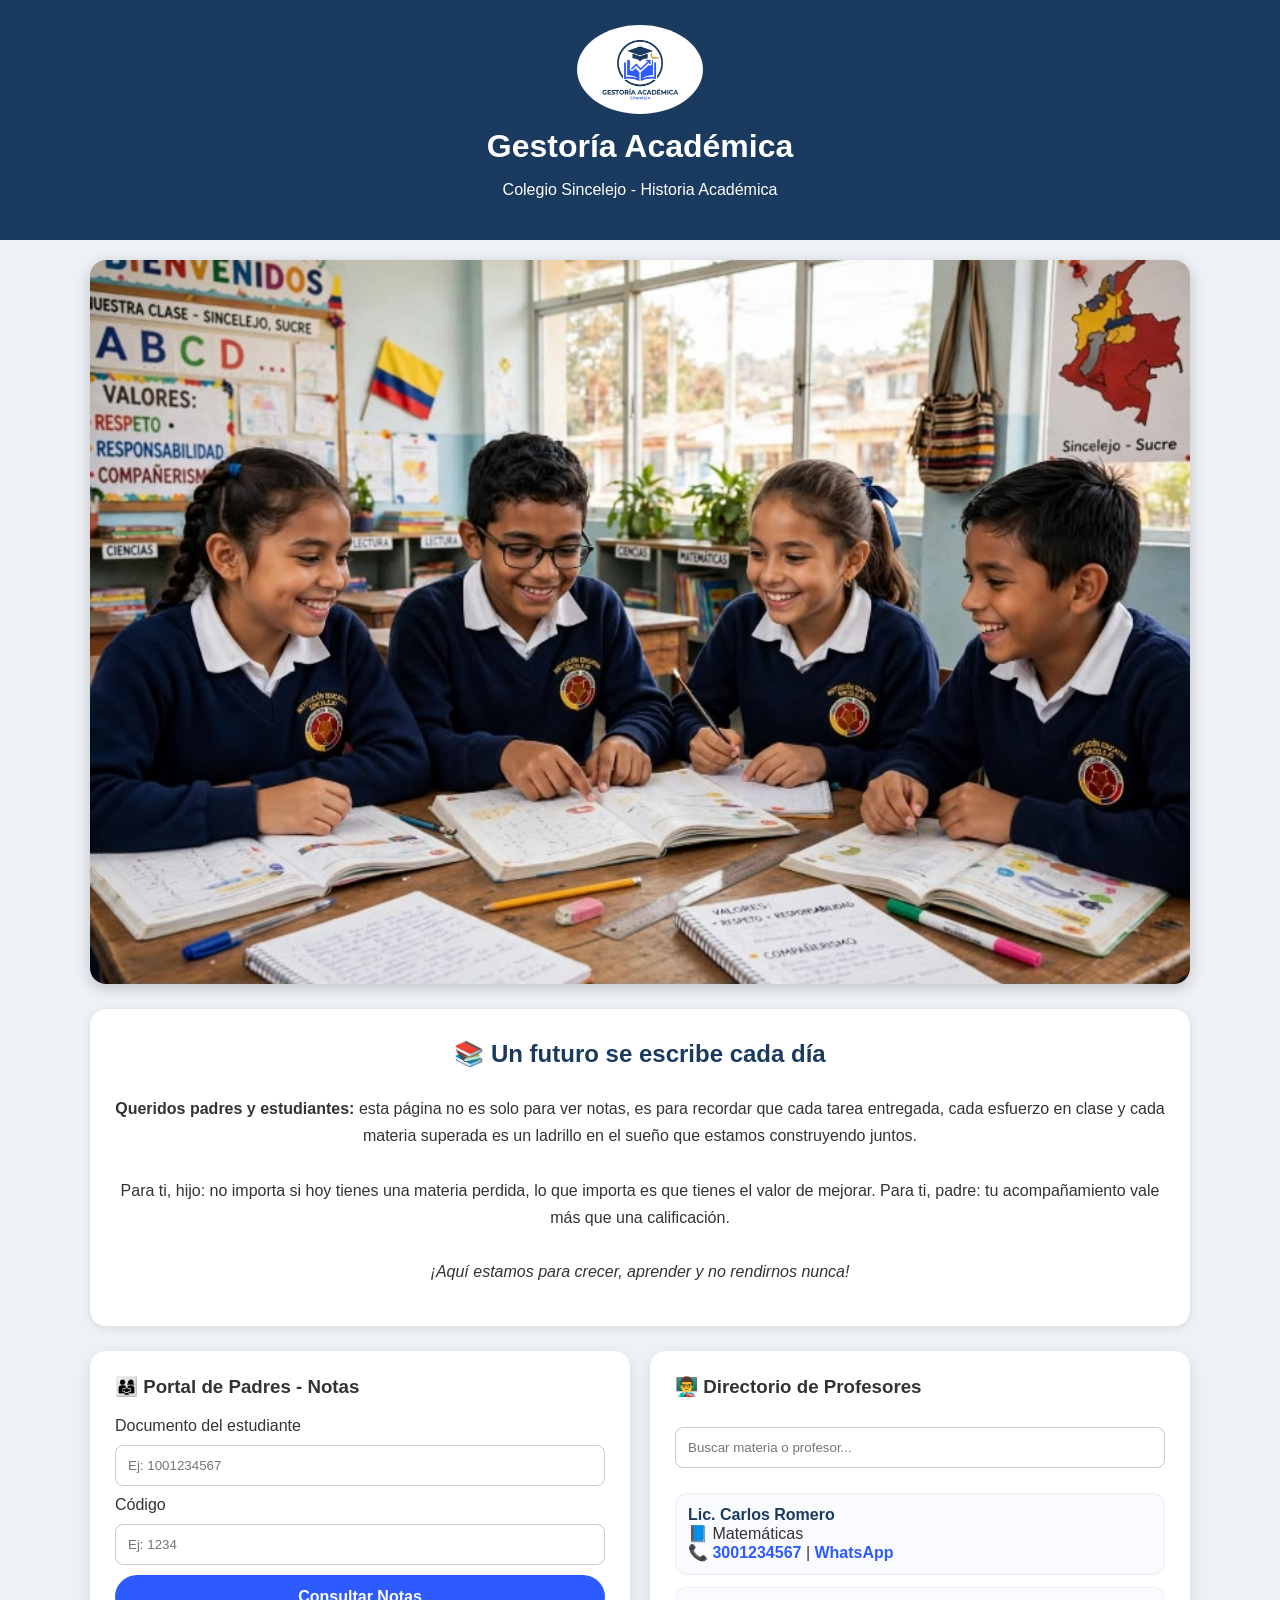
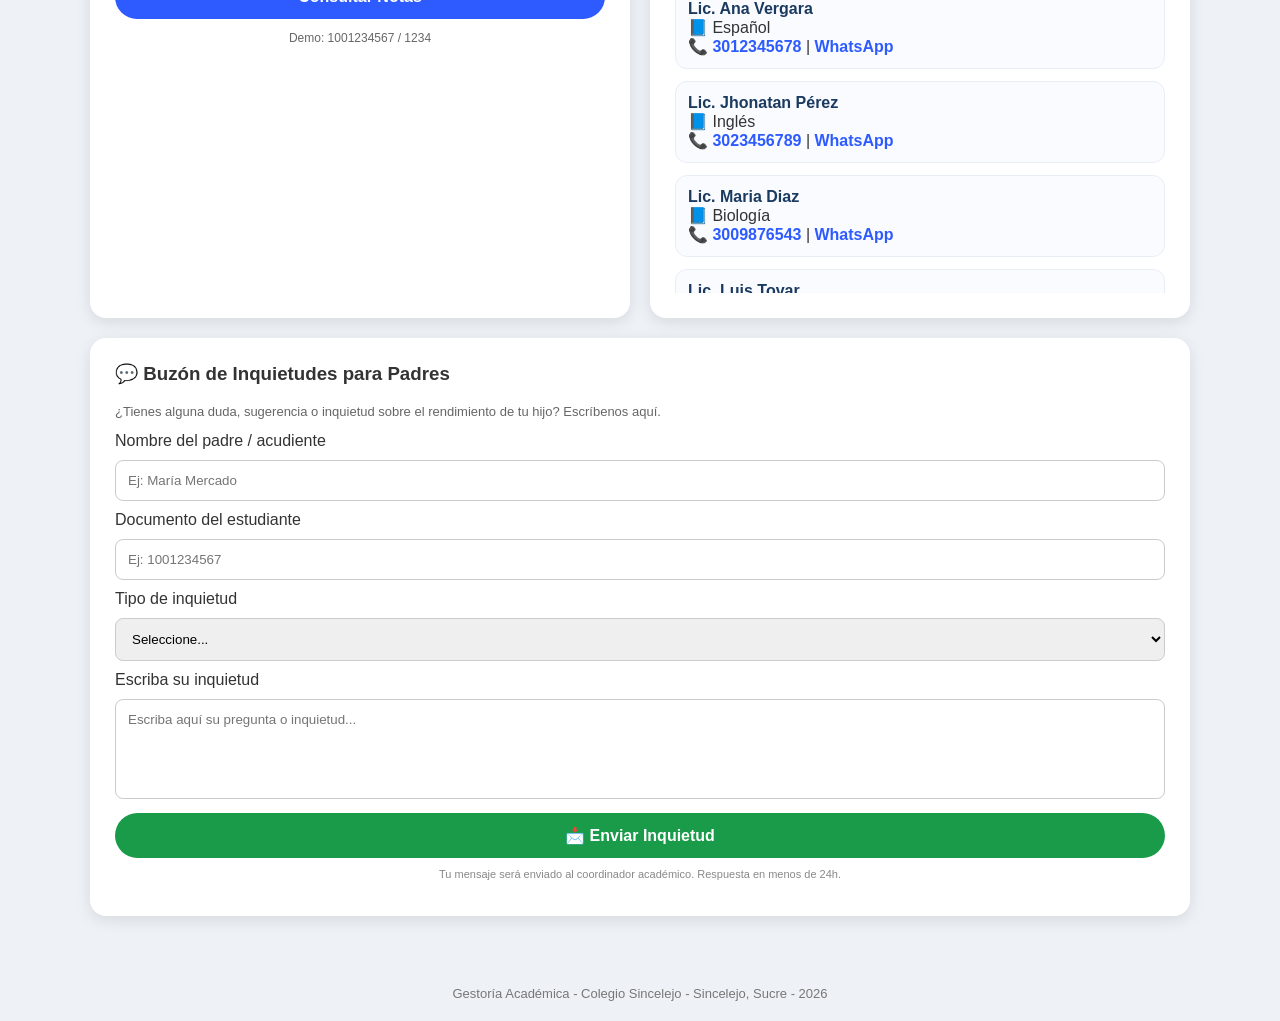
==== commit 8af08b7e: "Update index.html" ====
--- a/index.html
+++ b/index.html
@@ -3,156 +3,182 @@
 <head>
 <meta charset="UTF-8">
 <meta name="viewport" content="width=device-width, initial-scale=1.0">
-<title>Gestoria academica</title>
+<title>Gestoría Académica - Sincelejo</title>
 <style>
 body{font-family:Arial,sans-serif;background:#eef2f7;margin:0;padding:0;color:#333;}
-header{background:#1a3a5f;color:white;text-align:center;padding:30px 15px;}
+header{background:#1a3a5f;color:white;text-align:center;padding:25px 15px;}
+header img.logo{width:110px;background:white;border-radius:50%;padding:8px;margin-bottom:10px;}
 header h1{margin:0;font-size:32px;}
 .hero{max-width:1100px;margin:20px auto;padding:0 20px;}
 .hero img{width:100%;border-radius:16px;box-shadow:0 4px 15px rgba(0,0,0,0.2);display:block;}
-.inspiracion{background:white;border-radius:16px;padding:25px;margin:25px auto;max-width:1050px;box-shadow:0 2px 10px rgba(0,0,0,0.1);text-align:center;line-height:1.6;}
+.inspiracion{background:white;border-radius:16px;padding:25px;margin:25px auto;max-width:1050px;box-shadow:0 2px 10px rgba(0,0,0,0.1);text-align:center;line-height:1.7;}
 .inspiracion h2{color:#1a3a5f;margin-top:0;}
 .contenedor-paneles{display:flex;flex-wrap:wrap;gap:20px;justify-content:center;max-width:1100px;margin:20px auto;padding:0 20px;}
 .card{background:white;border-radius:16px;padding:25px;flex:1;min-width:320px;max-width:520px;box-shadow:0 4px 15px rgba(0,0,0,0.1);}
-input{width:100%;padding:12px;margin:10px 0;border:1px solid #ccc;border-radius:8px;box-sizing:border-box;}
+input, textarea, select{width:100%;padding:12px;margin:10px 0;border:1px solid #ccc;border-radius:8px;box-sizing:border-box;font-family:Arial;}
+textarea{resize:none;height:100px;}
 button{background:#2d5bff;color:white;border:none;padding:13px;width:100%;border-radius:25px;font-weight:bold;cursor:pointer;font-size:16px;}
 button:hover{background:#1e45cc;}
+.profesor{border:1px solid #e9eef5;border-radius:12px;padding:12px;margin-bottom:12px;background:#f9fbff;}
+.profesor b{color:#1a3a5f;}
+.profesor .tel a{color:#2d5bff;text-decoration:none;font-weight:bold;}
+.oculto{display:none;}
 .materia{display:flex;justify-content:space-between;padding:10px 0;border-bottom:1px solid #eee;}
 .ganada{color:#1a9b4a;font-weight:bold;}
 .perdida{color:#e63946;font-weight:bold;}
 .mensaje{margin-top:18px;padding:14px;border-radius:10px;text-align:center;font-weight:bold;}
 .excelente{background:#d4edda;color:#155724;}
 .mejorar{background:#fff3cd;color:#856404;}
-.oculto{display:none;}
-.profesor{border:1px solid #e9eef5;border-radius:12px;padding:12px;margin-bottom:12px;background:#f9fbff;}
-.profesor b{color:#1a3a5f;font-size:15px;}
-.profesor span{display:block;font-size:13px;color:#555;margin-top:3px;}
-.profesor .tel{color:#2d5bff;font-weight:bold;margin-top:6px;}
-.profesor .tel a{color:#2d5bff;text-decoration:none;}
 footer{text-align:center;padding:20px;color:#777;font-size:13px;}
 </style>
 </head>
 <body>
 <header>
-<h1>Gestoria academica</h1>
-<p>mi pagina de historia academica para la clase / colegio sincelejo</p>
+<img class="logo" src="logo.png" alt="Logo Gestoria Academica">
+<h1>Gestoría Académica</h1>
+<p>Colegio Sincelejo - Historia Académica</p>
 </header>
 
 <div class="hero">
-<img src="foto.jpg" alt="colegio sincelejo">
+<img src="foto.jpg" alt="niños colegio sincelejo">
 </div>
 
 <div class="inspiracion">
 <h2>📚 Un futuro se escribe cada día</h2>
-<p>Para ti, hijo: cada materia es una oportunidad. Para ti, padre: tu acompañamiento vale más que una calificación. ¡Si tienes dudas, contacta a los profesores!</p>
+<p>
+<strong>Queridos padres y estudiantes:</strong> esta página no es solo para ver notas, es para recordar que cada tarea entregada, cada esfuerzo en clase y cada materia superada es un ladrillo en el sueño que estamos construyendo juntos.<br><br>
+Para ti, hijo: no importa si hoy tienes una materia perdida, lo que importa es que tienes el valor de mejorar. Para ti, padre: tu acompañamiento vale más que una calificación.<br><br>
+<em>¡Aquí estamos para crecer, aprender y no rendirnos nunca!</em>
+</p>
 </div>
 
 <div class="contenedor-paneles">
 
-<!-- PANEL 1: ESTUDIANTES -->
-<div class="card" id="loginCard">
+<!-- PANEL NOTAS -->
+<div class="card">
 <h3 style="margin-top:0;">👨‍👩‍👧 Portal de Padres - Notas</h3>
-<p>Ingresa el documento para ver el avance académico</p>
 <label>Documento del estudiante</label>
 <input id="doc" placeholder="Ej: 1001234567">
-<label>Contraseña / Código</label>
+<label>Código</label>
 <input id="codigo" type="password" placeholder="Ej: 1234">
 <button onclick="consultar()">Consultar Notas</button>
-<p style="font-size:12px;text-align:center;margin-top:12px;color:#666;">Prueba demo: 1001234567 / código 1234</p>
+<p style="font-size:12px;text-align:center;color:#666;">Demo: 1001234567 / 1234</p>
 
 <div class="oculto" id="notasCard" style="margin-top:20px;border-top:2px solid #eee;padding-top:15px;">
 <h3 id="nombreAlumno" style="color:#1a3a5f;"></h3>
 <div id="listaMaterias"></div>
 <div id="mensajeFinal" class="mensaje"></div>
-<button onclick="volver()" style="background:#6c757d;margin-top:15px;">Cerrar notas</button>
 </div>
 </div>
 
-<!-- PANEL 2: PROFESORES - NUEVO -->
+<!-- PANEL PROFESORES -->
 <div class="card">
 <h3 style="margin-top:0;">👨‍🏫 Directorio de Profesores</h3>
-<p style="font-size:13px;color:#666;">Si tienes alguna inquietud sobre una materia, puedes comunicarte directamente con el docente.</p>
-<input id="buscarProfe" placeholder="Buscar por nombre o materia..." onkeyup="filtrarProfes()">
-
-<div id="listaProfes" style="margin-top:15px; max-height:450px; overflow-y:auto;">
-</div>
-<p style="font-size:11px;color:#888;margin-top:10px;text-align:center;">* Horario de atención: Lunes a Viernes 7am - 3pm</p>
+<input id="buscarProfe" placeholder="Buscar materia o profesor..." onkeyup="filtrarProfes()">
+<div id="listaProfes" style="margin-top:15px; max-height:400px; overflow-y:auto;"></div>
 </div>
 
 </div>
 
-<footer>Gestoría Académica - Colegio Sincelejo - 2026</footer>
+<!-- CAJITA NUEVA DE PREGUNTAS - LO QUE PEDISTE -->
+<div style="max-width:1100px; margin:0 auto; padding:0 20px 30px 20px;">
+<div class="card" style="max-width:100%; margin:20px auto;">
+<h3 style="margin-top:0;">💬 Buzón de Inquietudes para Padres</h3>
+<p style="font-size:13px;color:#666;">¿Tienes alguna duda, sugerencia o inquietud sobre el rendimiento de tu hijo? Escríbenos aquí.</p>
+
+<label>Nombre del padre / acudiente</label>
+<input id="nombrePadre" placeholder="Ej: María Mercado">
+
+<label>Documento del estudiante</label>
+<input id="docPadre" placeholder="Ej: 1001234567">
+
+<label>Tipo de inquietud</label>
+<select id="tipoInquietud">
+<option value="">Seleccione...</option>
+<option>Notas / Materias perdidas</option>
+<option>Comportamiento / Convivencia</option>
+<option>Tareas / Trabajos</option>
+<option>Contacto con profesor</option>
+<option>Otra inquietud</option>
+</select>
+
+<label>Escriba su inquietud</label>
+<textarea id="textoInquietud" placeholder="Escriba aquí su pregunta o inquietud..."></textarea>
+
+<button onclick="enviarInquietud()" style="background:#1a9b4a;">📩 Enviar Inquietud</button>
+<p id="confirmacionEnvio" style="display:none; text-align:center; color:#155724; background:#d4edda; padding:12px; border-radius:8px; margin-top:15px; font-weight:bold;"></p>
+
+<p style="font-size:11px;color:#888;margin-top:10px;text-align:center;">Tu mensaje será enviado al coordinador académico. Respuesta en menos de 24h.</p>
+</div>
+</div>
+
+<footer>Gestoría Académica - Colegio Sincelejo - Sincelejo, Sucre - 2026</footer>
 
 <script>
-// DATOS DE ESTUDIANTES
 const estudiantes = {
-  "1001234567": {
-    nombre: "Juan David Mercado - Grado 10°",
-    materias: [
+  "1001234567": { nombre: "Juan David Mercado - 10°", materias: [
       {nombre:"Matemáticas", nota:3.2}, {nombre:"Español", nota:4.0}, {nombre:"Inglés", nota:2.8},
       {nombre:"Ciencias Naturales", nota:3.5}, {nombre:"Sociales", nota:4.2}, {nombre:"Física", nota:3.0},
       {nombre:"Química", nota:2.9}, {nombre:"Filosofía", nota:4.5}, {nombre:"Religión", nota:4.8},
       {nombre:"Educación Física", nota:4.0}, {nombre:"Artística", nota:3.8}, {nombre:"Tecnología", nota:3.1}
-    ]
-  }
+    ]}
 };
-
-// DATOS DE PROFESORES - AQUÍ PUEDES CAMBIAR NOMBRES Y TELÉFONOS REALES
 const profesores = [
-  {nombre:"Lic. Carlos Romero", asignatura:"Matemáticas", telefono:"300 123 4567"},
-  {nombre:"Lic. Ana Marcela Vergara", asignatura:"Español y Literatura", telefono:"301 234 5678"},
-  {nombre:"Lic. Jhonatan Pérez", asignatura:"Inglés", telefono:"302 345 6789"},
-  {nombre:"Lic. Maria José Díaz", asignatura:"Ciencias Naturales - Biología", telefono:"300 987 6543"},
-  {nombre:"Lic. Luis Tovar", asignatura:"Sociales e Historia", telefono:"310 456 7890"},
-  {nombre:"Lic. Sofia Martinez", asignatura:"Física y Química", telefono:"311 567 8901"},
-  {nombre:"Lic. Pedro Fuentes", asignatura:"Filosofía y Religión", telefono:"312 678 9012"},
-  {nombre:"Lic. Andrea Buelvas", asignatura:"Educación Física", telefono:"313 789 0123"},
-  {nombre:"Lic. Jorge Benitez", asignatura:"Artística y Tecnología", telefono:"314 890 1234"}
+  {nombre:"Lic. Carlos Romero", asignatura:"Matemáticas", telefono:"3001234567"},
+  {nombre:"Lic. Ana Vergara", asignatura:"Español", telefono:"3012345678"},
+  {nombre:"Lic. Jhonatan Pérez", asignatura:"Inglés", telefono:"3023456789"},
+  {nombre:"Lic. Maria Diaz", asignatura:"Biología", telefono:"3009876543"},
+  {nombre:"Lic. Luis Tovar", asignatura:"Sociales", telefono:"3104567890"},
 ];
 
 function mostrarProfes(lista){
-  let html = "";
-  lista.forEach(p => {
-    html += `<div class="profesor">
-      <b>${p.nombre}</b>
-      <span>📘 Materia: ${p.asignatura}</span>
-      <span class="tel">📞 <a href="tel:${p.telefono.replace(/ /g,'')}">${p.telefono}</a> - <a href="https://wa.me/57${p.telefono.replace(/ /g,'')}" target="_blank">WhatsApp</a></span>
-    </div>`;
-  });
-  document.getElementById('listaProfes').innerHTML = html;
+  let html=""; lista.forEach(p=>{
+    html+=`<div class="profesor"><b>${p.nombre}</b><br>📘 ${p.asignatura}<br><span class="tel">📞 <a href="tel:${p.telefono}">${p.telefono}</a> | <a href="https://wa.me/57${p.telefono}" target="_blank">WhatsApp</a></span></div>`;
+  }); document.getElementById('listaProfes').innerHTML=html;
 }
 function filtrarProfes(){
-  const texto = document.getElementById('buscarProfe').value.toLowerCase();
-  const filtrados = profesores.filter(p => p.nombre.toLowerCase().includes(texto) || p.asignatura.toLowerCase().includes(texto));
-  mostrarProfes(filtrados);
+  const t=document.getElementById('buscarProfe').value.toLowerCase();
+  mostrarProfes(profesores.filter(p=>p.nombre.toLowerCase().includes(t)||p.asignatura.toLowerCase().includes(t)));
 }
-// Mostrar todos al cargar
 mostrarProfes(profesores);
 
 function consultar(){
-  const doc = document.getElementById('doc').value.trim();
-  if(!estudiantes[doc]){ alert("Documento no encontrado. Usa 1001234567 para probar"); return; }
-  const est = estudiantes[doc];
+  const doc=document.getElementById('doc').value.trim();
+  if(!estudiantes[doc]){ alert("Usa 1001234567 para probar"); return; }
+  const est=estudiantes[doc];
   document.getElementById('notasCard').classList.remove('oculto');
-  document.getElementById('nombreAlumno').innerText = est.nombre;
-  let html = ""; let perdidas = 0;
-  est.materias.forEach(m => {
-    const estado = m.nota >= 3.0 ? `<span class="ganada">Ganada - ${m.nota}</span>` : `<span class="perdida">Perdida - ${m.nota}</span>`;
-    if(m.nota < 3.0) perdidas++;
-    html += `<div class="materia"><span>${m.nombre}</span>${estado}</div>`;
+  document.getElementById('nombreAlumno').innerText=est.nombre;
+  let html=""; let perdidas=0;
+  est.materias.forEach(m=>{
+    const estado=m.nota>=3.0?`<span class="ganada">Ganada - ${m.nota}</span>`:`<span class="perdida">Perdida - ${m.nota}</span>`;
+    if(m.nota<3.0) perdidas++;
+    html+=`<div class="materia"><span>${m.nombre}</span>${estado}</div>`;
   });
-  document.getElementById('listaMaterias').innerHTML = html;
-  const mensajeDiv = document.getElementById('mensajeFinal');
-  if(perdidas === 0){
-    mensajeDiv.innerText = "¡Excelente! Todas las materias ganadas.";
-    mensajeDiv.className = "mensaje excelente";
-  } else {
-    mensajeDiv.innerText = `Tiene ${perdidas} materias perdidas. Puede mejorar. ¡Anímate a hablar con el profesor!`;
-    mensajeDiv.className = "mensaje mejorar";
+  document.getElementById('listaMaterias').innerHTML=html;
+  const msg=document.getElementById('mensajeFinal');
+  if(perdidas==0){ msg.innerText="¡Excelente! Todas ganadas. ¡Felicitaciones!"; msg.className="mensaje excelente"; }
+  else{ msg.innerText=`Tiene ${perdidas} materias perdidas. ¡Puede mejorar con apoyo!`; msg.className="mensaje mejorar"; }
+}
+
+function enviarInquietud(){
+  const nombre = document.getElementById('nombrePadre').value.trim();
+  const doc = document.getElementById('docPadre').value.trim();
+  const tipo = document.getElementById('tipoInquietud').value;
+  const texto = document.getElementById('textoInquietud').value.trim();
+  if(!nombre || !doc || !tipo || !texto){
+    alert("Por favor llena todos los campos de la inquietud");
+    return;
   }
-}
-function volver(){
-  document.getElementById('notasCard').classList.add('oculto');
+  const mensaje = `Hola, soy ${nombre}, acudiente del estudiante ${doc}. Tipo: ${tipo}. Inquietud: ${texto}`;
+  const mensajeCodificado = encodeURIComponent(mensaje);
+  // Aquí puedes poner tu número de WhatsApp del colegio
+  const numeroColegio = "573001234567"; 
+  const urlWhatsApp = `https://wa.me/${numeroColegio}?text=${mensajeCodificado}`;
+  
+  document.getElementById('confirmacionEnvio').style.display="block";
+  document.getElementById('confirmacionEnvio').innerText = "✅ ¡Inquietud enviada con éxito! Te responderemos pronto. Redirigiendo a WhatsApp...";
+  
+  setTimeout(()=>{ window.open(urlWhatsApp, "_blank"); }, 1500);
 }
 </script>
 </body>
